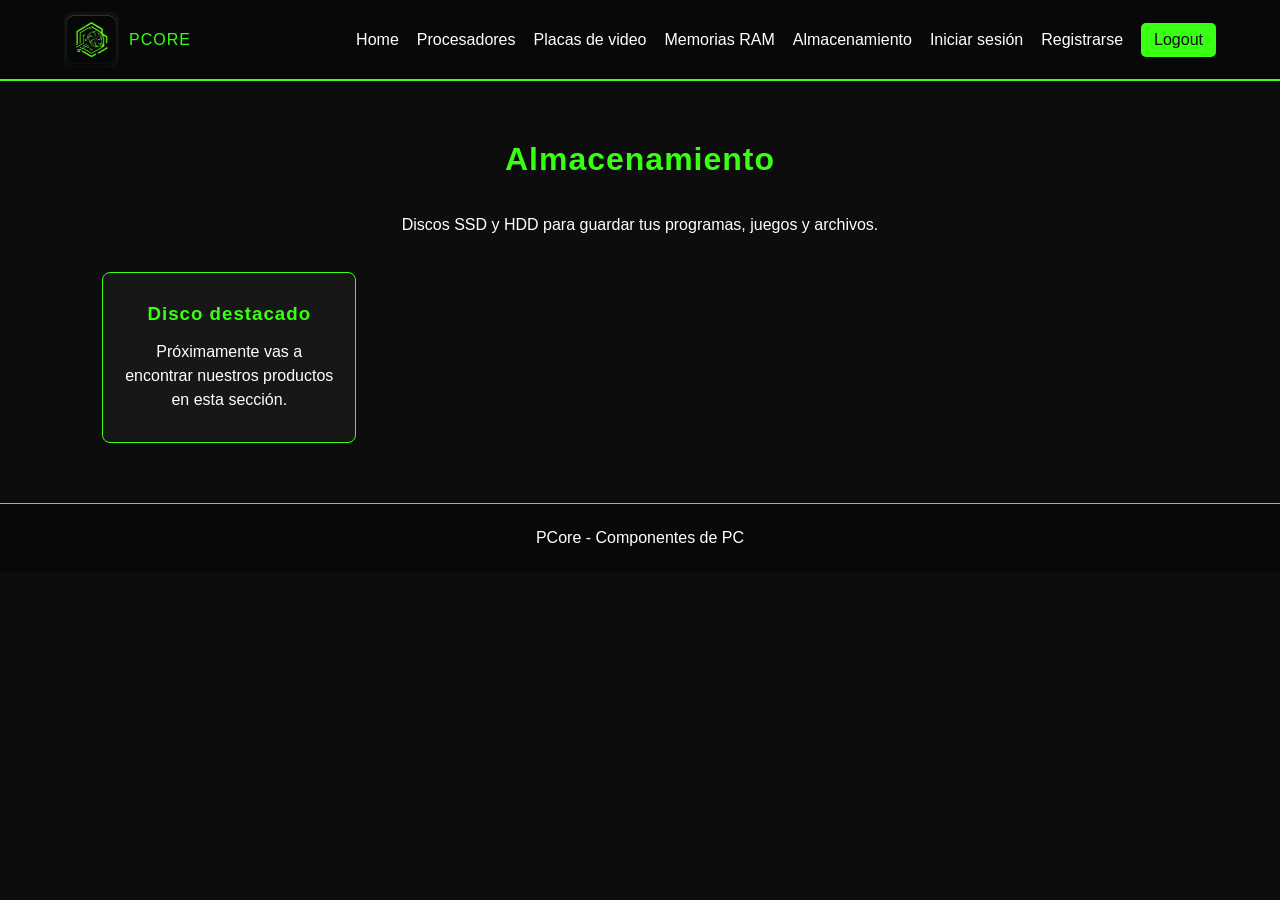
==== pages/almacenamiento.html @ 8ce1ae28 "Primera entrega de Pcore" ====
<!DOCTYPE html>
<html lang="es">
<head>
    <meta charset="UTF-8">
    <meta name="viewport" content="width=device-width, initial-scale=1.0">
    <title>PCore | Almacenamiento</title>
    <link rel="stylesheet" href="../styles/styles.css">
</head>
<body>
    <header>
        <nav class="navbar">
            <a class="marca" href="../index.html"><img src="../assets/img/logo navbar" alt="Logo de PCore"><span>PCORE</span></a>
            <div class="nav-links">
                <a href="../index.html">Home</a><a href="./procesadores.html">Procesadores</a><a href="./placas-video.html">Placas de video</a><a href="./memorias-ram.html">Memorias RAM</a><a href="./almacenamiento.html">Almacenamiento</a><a href="./login.html">Iniciar sesión</a><a href="./registro.html">Registrarse</a><a class="logout" href="../index.html">Logout</a>
            </div>
        </nav>
    </header>
    <main class="pagina-categoria">
        <h1>Almacenamiento</h1>
        <p>Discos SSD y HDD para guardar tus programas, juegos y archivos.</p>
        <section class="categorias"><article class="tarjeta"><h3>Disco destacado</h3><p>Próximamente vas a encontrar nuestros productos en esta sección.</p></article></section>
    </main>
    <footer><p>PCore - Componentes de PC</p></footer>
</body>
</html>
---- styles/styles.css ----
* {
    margin: 0;
    padding: 0;
    box-sizing: border-box;
}

body {
    min-height: 100vh;
    background-color: #0d0d0d;
    color: #ffffff;
    font-family: Arial, Helvetica, sans-serif;
}

h1, h2, h3, .marca, button, .boton {
    font-family: "Arial Black", Arial, sans-serif;
    letter-spacing: 1px;
}

a {
    color: #ffffff;
    text-decoration: none;
}

.navbar {
    display: flex;
    justify-content: space-between;
    align-items: center;
    gap: 25px;
    padding: 12px 5%;
    background-color: #080808;
    border-bottom: 2px solid #39ff14;
}

.marca {
    display: flex;
    align-items: center;
    gap: 10px;
    color: #39ff14;
}

.marca img {
    width: 55px;
    height: 55px;
    object-fit: cover;
    border-radius: 8px;
}

.nav-links {
    display: flex;
    flex-wrap: wrap;
    justify-content: flex-end;
    align-items: center;
    gap: 18px;
}

.nav-links a:hover {
    color: #39ff14;
}

.nav-links .logout {
    padding: 8px 13px;
    color: #0d0d0d;
    background-color: #39ff14;
    border-radius: 5px;
}

.presentacion {
    min-height: 500px;
    display: flex;
    justify-content: center;
    align-items: center;
    gap: 50px;
    padding: 60px 8%;
}

.presentacion img {
    width: 45%;
    max-width: 520px;
    border-radius: 12px;
}

.presentacion h1 {
    margin: 10px 0 20px;
    color: #39ff14;
    font-size: 42px;
}

.presentacion p {
    max-width: 550px;
    line-height: 1.6;
}

.destacado {
    color: #39ff14;
    text-transform: uppercase;
}

.boton, .tarjeta a {
    display: inline-block;
    margin-top: 25px;
    padding: 12px 20px;
    color: #0d0d0d;
    background-color: #39ff14;
    border-radius: 5px;
    font-weight: bold;
}

.seccion-categorias, .pagina-categoria {
    padding: 60px 8%;
    text-align: center;
}

.seccion-categorias h2, .pagina-categoria h1 {
    margin-bottom: 35px;
    color: #39ff14;
}

.categorias {
    display: grid;
    grid-template-columns: repeat(4, 1fr);
    gap: 20px;
}

.tarjeta {
    padding: 30px 20px;
    background-color: #171717;
    border: 1px solid #39ff14;
    border-radius: 8px;
}

.tarjeta h3 {
    margin-bottom: 15px;
    color: #39ff14;
}

.tarjeta p, .pagina-categoria > p {
    line-height: 1.5;
}

.pagina-categoria > p {
    max-width: 700px;
    margin: 0 auto 35px;
}

.pagina-formulario {
    min-height: 100vh;
    display: flex;
    justify-content: center;
    align-items: center;
    padding: 30px;
}

form {
    width: 100%;
    max-width: 430px;
    display: flex;
    flex-direction: column;
    padding: 35px;
    background-color: #171717;
    border: 1px solid #39ff14;
    border-radius: 10px;
}

form h1 {
    margin-bottom: 25px;
    color: #39ff14;
    text-align: center;
}

label {
    margin: 12px 0 6px;
}

input {
    padding: 12px;
    color: #ffffff;
    background-color: #0d0d0d;
    border: 1px solid #666666;
    border-radius: 5px;
}

input:focus {
    outline: 2px solid #39ff14;
    border-color: #39ff14;
}

button {
    margin-top: 25px;
    padding: 12px;
    color: #0d0d0d;
    background-color: #39ff14;
    border: none;
    border-radius: 5px;
    cursor: pointer;
}

form p {
    margin-top: 20px;
    text-align: center;
}

form p a, .volver {
    color: #39ff14;
}

.volver {
    margin-top: 15px;
    text-align: center;
}

footer {
    padding: 25px;
    background-color: #080808;
    border-top: 1px solid #39ff14;
    text-align: center;
}
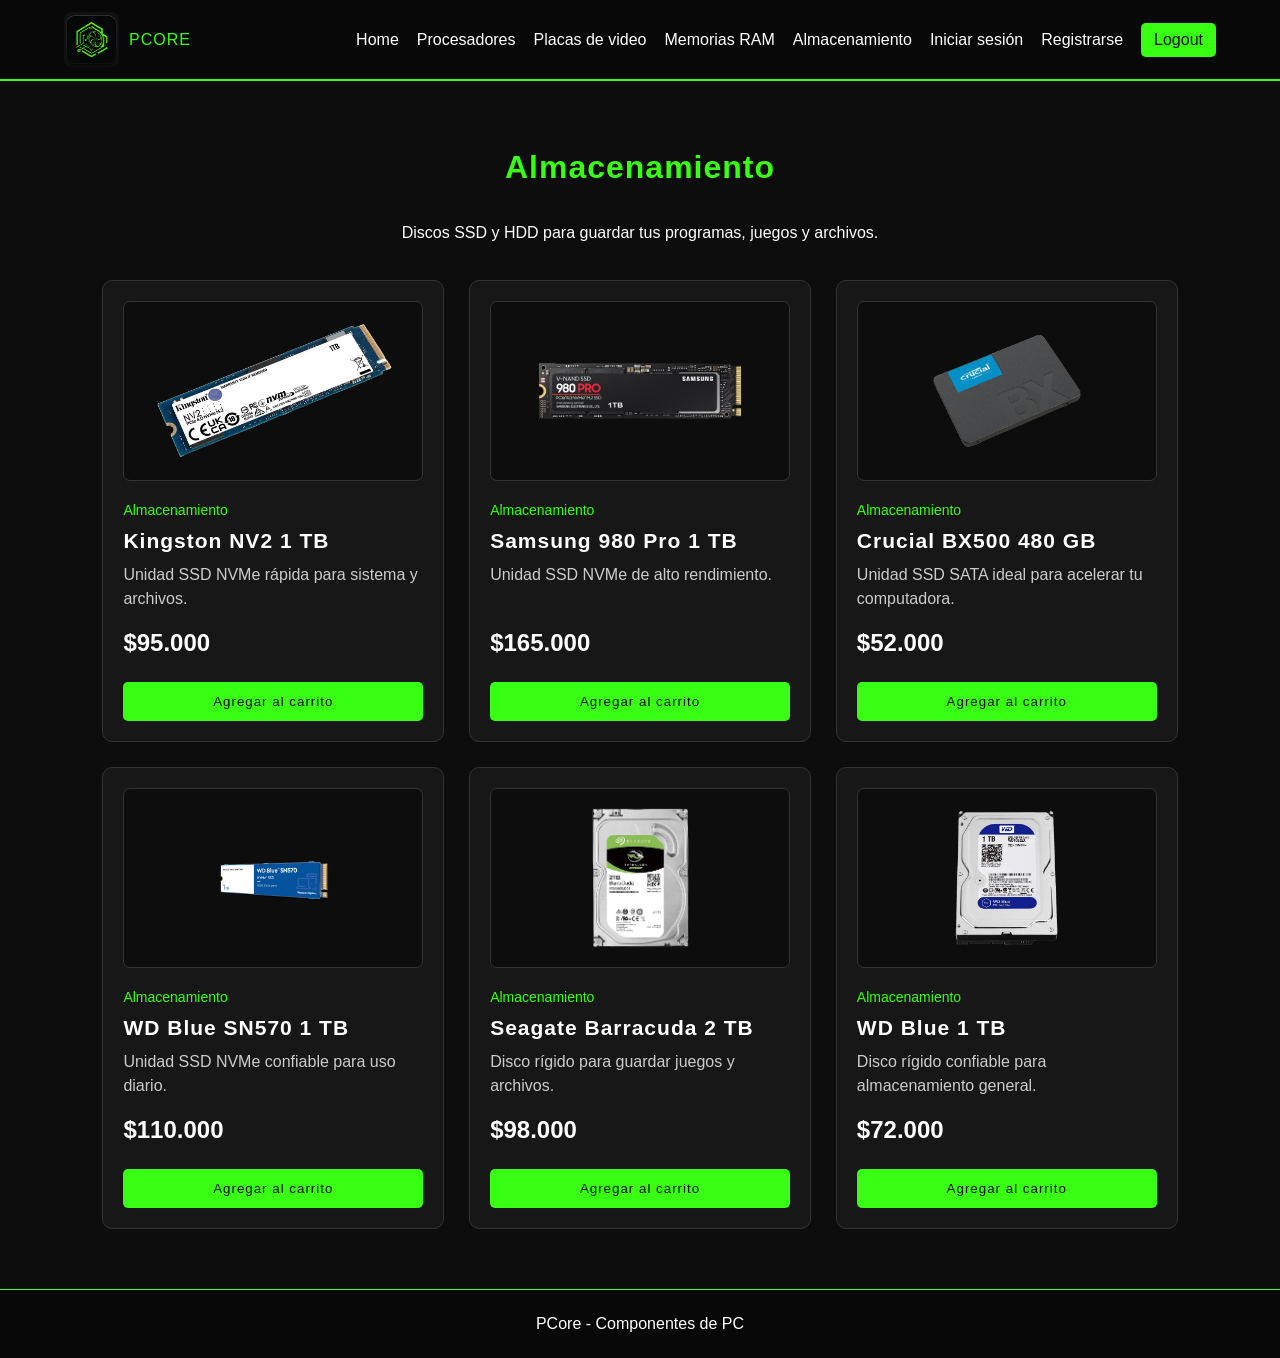
==== commit 8daf42b2: "Completa segunda etapa de estilos" ====
--- a/pages/almacenamiento.html
+++ b/pages/almacenamiento.html
@@ -9,7 +9,7 @@
 <body>
     <header>
         <nav class="navbar">
-            <a class="marca" href="../index.html"><img src="../assets/img/logo navbar" alt="Logo de PCore"><span>PCORE</span></a>
+            <a class="marca" href="../index.html"><img src="../assets/img/logo-navbar.png" alt="Logo de PCore"><span>PCORE</span></a>
             <div class="nav-links">
                 <a href="../index.html">Home</a><a href="./procesadores.html">Procesadores</a><a href="./placas-video.html">Placas de video</a><a href="./memorias-ram.html">Memorias RAM</a><a href="./almacenamiento.html">Almacenamiento</a><a href="./login.html">Iniciar sesión</a><a href="./registro.html">Registrarse</a><a class="logout" href="../index.html">Logout</a>
             </div>
@@ -18,7 +18,56 @@
     <main class="pagina-categoria">
         <h1>Almacenamiento</h1>
         <p>Discos SSD y HDD para guardar tus programas, juegos y archivos.</p>
-        <section class="categorias"><article class="tarjeta"><h3>Disco destacado</h3><p>Próximamente vas a encontrar nuestros productos en esta sección.</p></article></section>
+        <section class="productos">
+            <article class="producto-card">
+                <img class="producto-imagen" src="../assets/img/kingston-nv2-1tb.webp" alt="Unidad SSD Kingston NV2 1 TB">
+                <span class="producto-categoria">Almacenamiento</span>
+                <h2>Kingston NV2 1 TB</h2>
+                <p>Unidad SSD NVMe rápida para sistema y archivos.</p>
+                <strong class="producto-precio">$95.000</strong>
+                <button type="button">Agregar al carrito</button>
+            </article>
+            <article class="producto-card">
+                <img class="producto-imagen" src="../assets/img/samsung-980-pro-1tb.webp" alt="Unidad SSD Samsung 980 Pro 1 TB">
+                <span class="producto-categoria">Almacenamiento</span>
+                <h2>Samsung 980 Pro 1 TB</h2>
+                <p>Unidad SSD NVMe de alto rendimiento.</p>
+                <strong class="producto-precio">$165.000</strong>
+                <button type="button">Agregar al carrito</button>
+            </article>
+            <article class="producto-card">
+                <img class="producto-imagen" src="../assets/img/crucial-bx500-480gb.webp" alt="Unidad SSD Crucial BX500 480 GB">
+                <span class="producto-categoria">Almacenamiento</span>
+                <h2>Crucial BX500 480 GB</h2>
+                <p>Unidad SSD SATA ideal para acelerar tu computadora.</p>
+                <strong class="producto-precio">$52.000</strong>
+                <button type="button">Agregar al carrito</button>
+            </article>
+            <article class="producto-card">
+                <img class="producto-imagen" src="../assets/img/wd-blue-sn570-1tb.webp" alt="Unidad SSD WD Blue SN570 1 TB">
+                <span class="producto-categoria">Almacenamiento</span>
+                <h2>WD Blue SN570 1 TB</h2>
+                <p>Unidad SSD NVMe confiable para uso diario.</p>
+                <strong class="producto-precio">$110.000</strong>
+                <button type="button">Agregar al carrito</button>
+            </article>
+            <article class="producto-card">
+                <img class="producto-imagen" src="../assets/img/seagate-barracuda-2tb.webp" alt="Disco rígido Seagate Barracuda 2 TB">
+                <span class="producto-categoria">Almacenamiento</span>
+                <h2>Seagate Barracuda 2 TB</h2>
+                <p>Disco rígido para guardar juegos y archivos.</p>
+                <strong class="producto-precio">$98.000</strong>
+                <button type="button">Agregar al carrito</button>
+            </article>
+            <article class="producto-card">
+                <img class="producto-imagen" src="../assets/img/wd-blue-1tb.webp" alt="Disco rígido WD Blue 1 TB">
+                <span class="producto-categoria">Almacenamiento</span>
+                <h2>WD Blue 1 TB</h2>
+                <p>Disco rígido confiable para almacenamiento general.</p>
+                <strong class="producto-precio">$72.000</strong>
+                <button type="button">Agregar al carrito</button>
+            </article>
+        </section>
     </main>
     <footer><p>PCore - Componentes de PC</p></footer>
 </body>
--- a/styles/styles.css
+++ b/styles/styles.css
@@ -70,19 +70,25 @@
     justify-content: center;
     align-items: center;
     gap: 50px;
-    padding: 60px 8%;
+    padding: 70px 8%;
+    background: linear-gradient(135deg, #0d0d0d 55%, #12330c);
 }
 
 .presentacion img {
-    width: 45%;
-    max-width: 520px;
+    width: 42%;
+    max-width: 500px;
     border-radius: 12px;
+    box-shadow: 0 0 30px rgba(57, 255, 20, 0.18);
+}
+
+.presentacion-contenido {
+    max-width: 620px;
 }
 
 .presentacion h1 {
-    margin: 10px 0 20px;
-    color: #39ff14;
-    font-size: 42px;
+    margin: 12px 0 22px;
+    font-size: 48px;
+    line-height: 1.15;
 }
 
 .presentacion p {
@@ -93,6 +99,9 @@
 .destacado {
     color: #39ff14;
     text-transform: uppercase;
+    font-size: 14px;
+    font-weight: bold;
+    letter-spacing: 1px;
 }
 
 .boton, .tarjeta a {
@@ -105,12 +114,66 @@
     font-weight: bold;
 }
 
+.presentacion-botones {
+    display: flex;
+    gap: 15px;
+    align-items: center;
+}
+
+.boton-secundario {
+    display: inline-block;
+    margin-top: 25px;
+    padding: 11px 20px;
+    color: #39ff14;
+    border: 1px solid #39ff14;
+    border-radius: 5px;
+    font-weight: bold;
+}
+
+.boton:hover, .tarjeta a:hover {
+    background-color: #ffffff;
+}
+
+.boton-secundario:hover {
+    color: #0d0d0d;
+    background-color: #39ff14;
+}
+
+.beneficios {
+    display: grid;
+    grid-template-columns: repeat(3, 1fr);
+    padding: 25px 8%;
+    background-color: #111111;
+    border-top: 1px solid #333333;
+    border-bottom: 1px solid #333333;
+    text-align: center;
+}
+
+.beneficios div {
+    padding: 12px 25px;
+    border-right: 1px solid #333333;
+}
+
+.beneficios div:last-child {
+    border-right: none;
+}
+
+.beneficios strong {
+    color: #39ff14;
+}
+
+.beneficios p {
+    margin-top: 7px;
+    color: #cccccc;
+}
+
 .seccion-categorias, .pagina-categoria {
     padding: 60px 8%;
     text-align: center;
 }
 
 .seccion-categorias h2, .pagina-categoria h1 {
+    margin-top: 8px;
     margin-bottom: 35px;
     color: #39ff14;
 }
@@ -124,8 +187,31 @@
 .tarjeta {
     padding: 30px 20px;
     background-color: #171717;
-    border: 1px solid #39ff14;
+    border: 1px solid #333333;
     border-radius: 8px;
+}
+
+.tarjeta:hover {
+    border-color: #39ff14;
+}
+
+.categoria-icono {
+    width: 70px;
+    height: 70px;
+    display: flex;
+    justify-content: center;
+    align-items: center;
+    margin: 0 auto 22px;
+    color: #0d0d0d;
+    background-color: #39ff14;
+    border-radius: 50%;
+    font-family: "Arial Black", Arial, sans-serif;
+}
+
+.categoria-icono img {
+    width: 42px;
+    height: 42px;
+    object-fit: contain;
 }
 
 .tarjeta h3 {
@@ -140,6 +226,73 @@
 .pagina-categoria > p {
     max-width: 700px;
     margin: 0 auto 35px;
+}
+
+.productos {
+    display: grid;
+    grid-template-columns: repeat(3, 1fr);
+    gap: 25px;
+    text-align: left;
+}
+
+.producto-card {
+    overflow: hidden;
+    padding: 20px;
+    background-color: #171717;
+    border: 1px solid #333333;
+    border-radius: 10px;
+}
+
+.producto-card:hover {
+    border-color: #39ff14;
+}
+
+.producto-imagen {
+    height: 180px;
+    display: flex;
+    justify-content: center;
+    align-items: center;
+    margin-bottom: 20px;
+    color: #39ff14;
+    background-color: #0d0d0d;
+    border: 1px solid #333333;
+    border-radius: 7px;
+    font-family: "Arial Black", Arial, sans-serif;
+    font-size: 42px;
+}
+
+.producto-card img.producto-imagen {
+    width: 100%;
+    display: block;
+    object-fit: contain;
+    padding: 15px;
+}
+
+.producto-categoria {
+    color: #39ff14;
+    font-size: 14px;
+}
+
+.producto-card h2 {
+    margin: 10px 0;
+    font-size: 21px;
+}
+
+.producto-card p {
+    min-height: 48px;
+    color: #cccccc;
+    line-height: 1.5;
+}
+
+.producto-precio {
+    display: block;
+    margin-top: 18px;
+    color: #ffffff;
+    font-size: 24px;
+}
+
+.producto-card button {
+    width: 100%;
 }
 
 .pagina-formulario {
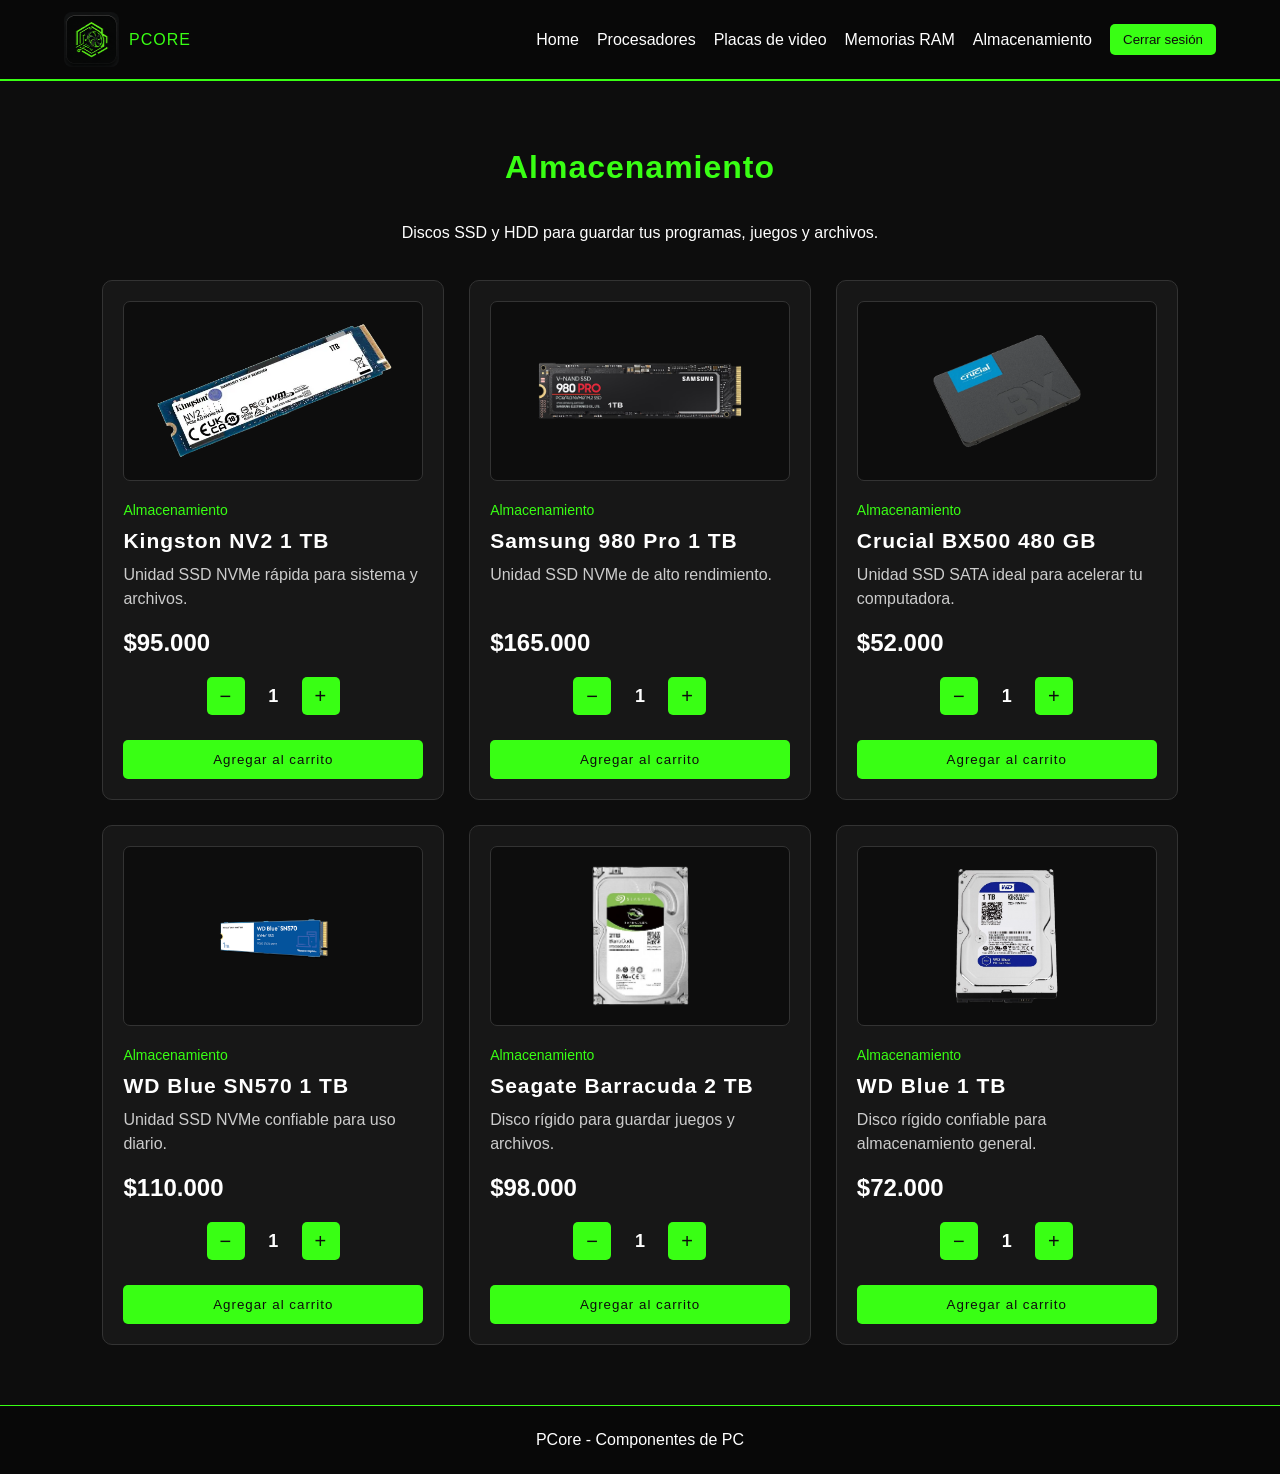
==== commit eaae717c: "Completa tercera etapa con JavaScript y DOM" ====
--- a/pages/almacenamiento.html
+++ b/pages/almacenamiento.html
@@ -5,70 +5,18 @@
     <meta name="viewport" content="width=device-width, initial-scale=1.0">
     <title>PCore | Almacenamiento</title>
     <link rel="stylesheet" href="../styles/styles.css">
+    <script src="../scripts/navbar.js" defer></script>
+    <script src="../scripts/productos.js" defer></script>
 </head>
 <body>
-    <header>
-        <nav class="navbar">
-            <a class="marca" href="../index.html"><img src="../assets/img/logo-navbar.png" alt="Logo de PCore"><span>PCORE</span></a>
-            <div class="nav-links">
-                <a href="../index.html">Home</a><a href="./procesadores.html">Procesadores</a><a href="./placas-video.html">Placas de video</a><a href="./memorias-ram.html">Memorias RAM</a><a href="./almacenamiento.html">Almacenamiento</a><a href="./login.html">Iniciar sesión</a><a href="./registro.html">Registrarse</a><a class="logout" href="../index.html">Logout</a>
-            </div>
-        </nav>
-    </header>
+    <header id="header-principal" data-prefijo=".."></header>
+
     <main class="pagina-categoria">
         <h1>Almacenamiento</h1>
         <p>Discos SSD y HDD para guardar tus programas, juegos y archivos.</p>
-        <section class="productos">
-            <article class="producto-card">
-                <img class="producto-imagen" src="../assets/img/kingston-nv2-1tb.webp" alt="Unidad SSD Kingston NV2 1 TB">
-                <span class="producto-categoria">Almacenamiento</span>
-                <h2>Kingston NV2 1 TB</h2>
-                <p>Unidad SSD NVMe rápida para sistema y archivos.</p>
-                <strong class="producto-precio">$95.000</strong>
-                <button type="button">Agregar al carrito</button>
-            </article>
-            <article class="producto-card">
-                <img class="producto-imagen" src="../assets/img/samsung-980-pro-1tb.webp" alt="Unidad SSD Samsung 980 Pro 1 TB">
-                <span class="producto-categoria">Almacenamiento</span>
-                <h2>Samsung 980 Pro 1 TB</h2>
-                <p>Unidad SSD NVMe de alto rendimiento.</p>
-                <strong class="producto-precio">$165.000</strong>
-                <button type="button">Agregar al carrito</button>
-            </article>
-            <article class="producto-card">
-                <img class="producto-imagen" src="../assets/img/crucial-bx500-480gb.webp" alt="Unidad SSD Crucial BX500 480 GB">
-                <span class="producto-categoria">Almacenamiento</span>
-                <h2>Crucial BX500 480 GB</h2>
-                <p>Unidad SSD SATA ideal para acelerar tu computadora.</p>
-                <strong class="producto-precio">$52.000</strong>
-                <button type="button">Agregar al carrito</button>
-            </article>
-            <article class="producto-card">
-                <img class="producto-imagen" src="../assets/img/wd-blue-sn570-1tb.webp" alt="Unidad SSD WD Blue SN570 1 TB">
-                <span class="producto-categoria">Almacenamiento</span>
-                <h2>WD Blue SN570 1 TB</h2>
-                <p>Unidad SSD NVMe confiable para uso diario.</p>
-                <strong class="producto-precio">$110.000</strong>
-                <button type="button">Agregar al carrito</button>
-            </article>
-            <article class="producto-card">
-                <img class="producto-imagen" src="../assets/img/seagate-barracuda-2tb.webp" alt="Disco rígido Seagate Barracuda 2 TB">
-                <span class="producto-categoria">Almacenamiento</span>
-                <h2>Seagate Barracuda 2 TB</h2>
-                <p>Disco rígido para guardar juegos y archivos.</p>
-                <strong class="producto-precio">$98.000</strong>
-                <button type="button">Agregar al carrito</button>
-            </article>
-            <article class="producto-card">
-                <img class="producto-imagen" src="../assets/img/wd-blue-1tb.webp" alt="Disco rígido WD Blue 1 TB">
-                <span class="producto-categoria">Almacenamiento</span>
-                <h2>WD Blue 1 TB</h2>
-                <p>Disco rígido confiable para almacenamiento general.</p>
-                <strong class="producto-precio">$72.000</strong>
-                <button type="button">Agregar al carrito</button>
-            </article>
-        </section>
+        <section class="productos" id="contenedor-productos" data-categoria="almacenamiento"></section>
     </main>
+
     <footer><p>PCore - Componentes de PC</p></footer>
 </body>
 </html>
--- a/styles/styles.css
+++ b/styles/styles.css
@@ -62,6 +62,12 @@
     color: #0d0d0d;
     background-color: #39ff14;
     border-radius: 5px;
+}
+
+.boton-logout {
+    margin-top: 0;
+    font-family: Arial, Helvetica, sans-serif;
+    letter-spacing: 0;
 }
 
 .presentacion {
@@ -295,6 +301,29 @@
     width: 100%;
 }
 
+.cantidad-producto {
+    display: flex;
+    justify-content: center;
+    align-items: center;
+    gap: 16px;
+    margin-top: 20px;
+}
+
+.cantidad-producto .cantidad-boton {
+    width: 38px;
+    height: 38px;
+    margin-top: 0;
+    padding: 0;
+    font-size: 20px;
+}
+
+.cantidad-valor {
+    min-width: 25px;
+    text-align: center;
+    font-size: 18px;
+    font-weight: bold;
+}
+
 .pagina-formulario {
     min-height: 100vh;
     display: flex;
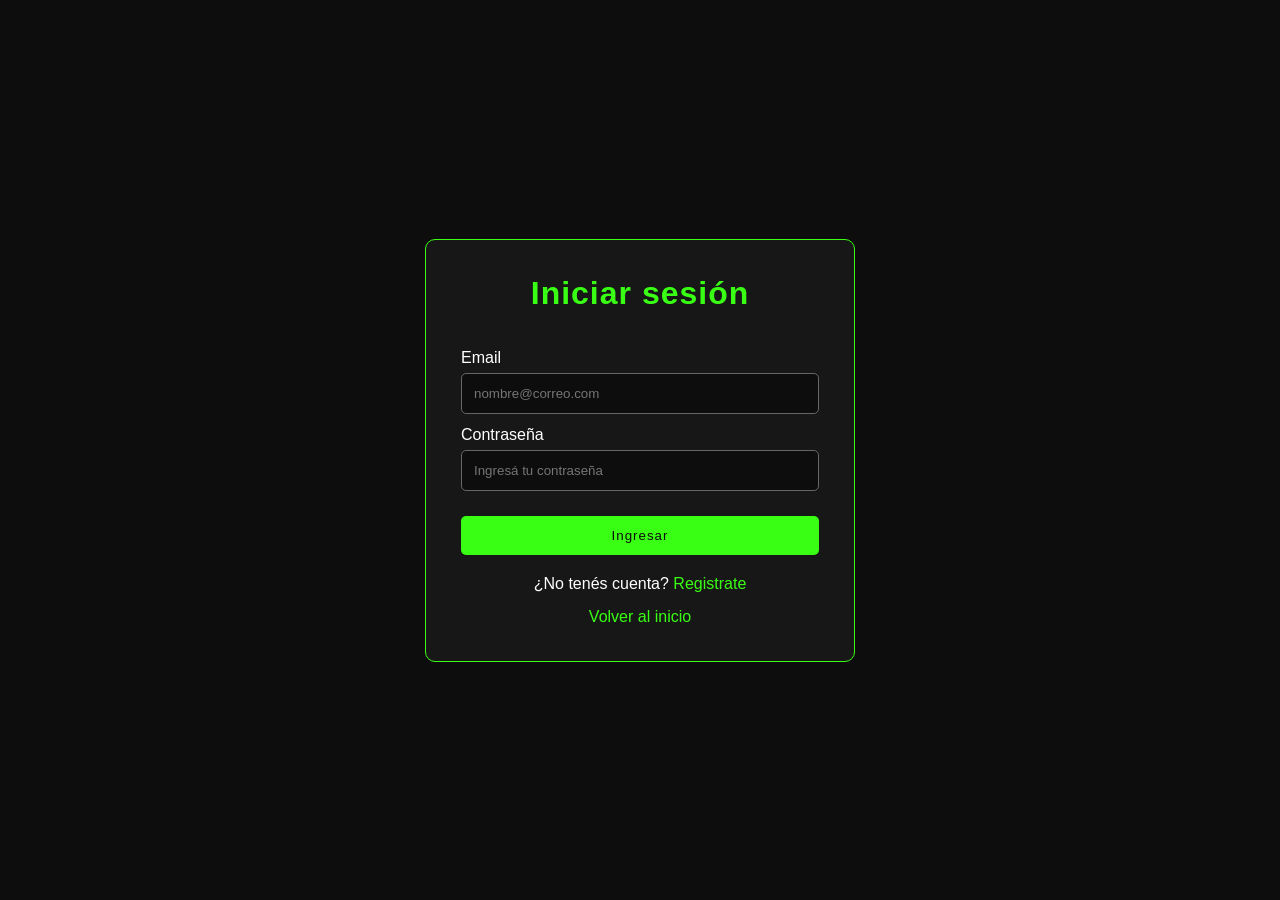
==== commit 838f6dca: "Completa cuarta etapa con JSON y carrito" ====
--- a/pages/almacenamiento.html
+++ b/pages/almacenamiento.html
@@ -8,13 +8,13 @@
     <script src="../scripts/navbar.js" defer></script>
     <script src="../scripts/productos.js" defer></script>
 </head>
-<body>
+<body data-ruta-json="../data/productos.json" data-prefijo="..">
     <header id="header-principal" data-prefijo=".."></header>
 
     <main class="pagina-categoria">
         <h1>Almacenamiento</h1>
         <p>Discos SSD y HDD para guardar tus programas, juegos y archivos.</p>
-        <section class="productos" id="contenedor-productos" data-categoria="almacenamiento"></section>
+        <section class="productos" data-productos data-categoria="almacenamiento"></section>
     </main>
 
     <footer><p>PCore - Componentes de PC</p></footer>
--- a/styles/styles.css
+++ b/styles/styles.css
@@ -68,6 +68,11 @@
     margin-top: 0;
     font-family: Arial, Helvetica, sans-serif;
     letter-spacing: 0;
+}
+
+.usuario-navbar {
+    color: #39ff14;
+    font-size: 13px;
 }
 
 .presentacion {
@@ -324,6 +329,111 @@
     font-weight: bold;
 }
 
+.destacados-home {
+    padding: 60px 8%;
+}
+
+.destacados-home > h2 {
+    margin: 8px 0 40px;
+    color: #39ff14;
+    font-size: 32px;
+}
+
+.destacados-home > h3 {
+    margin: 45px 0 20px;
+    color: #ffffff;
+    font-size: 24px;
+}
+
+.mensaje-error {
+    padding: 20px;
+    color: #ff6b6b;
+    background-color: #171717;
+    border: 1px solid #ff6b6b;
+    border-radius: 8px;
+}
+
+.pagina-carrito {
+    min-height: 70vh;
+    padding: 60px 10%;
+}
+
+.pagina-carrito h1 {
+    margin: 8px 0 35px;
+    color: #39ff14;
+}
+
+.carrito-contenido {
+    display: flex;
+    flex-direction: column;
+    gap: 18px;
+}
+
+.carrito-item {
+    display: grid;
+    grid-template-columns: 150px 1fr 120px;
+    align-items: center;
+    gap: 25px;
+    padding: 18px;
+    background-color: #171717;
+    border: 1px solid #333333;
+    border-radius: 10px;
+}
+
+.carrito-item img {
+    width: 150px;
+    height: 110px;
+    padding: 8px;
+    background-color: #0d0d0d;
+    object-fit: contain;
+    border-radius: 7px;
+}
+
+.carrito-info span {
+    color: #39ff14;
+    font-size: 13px;
+}
+
+.carrito-info h2 {
+    margin: 7px 0;
+    font-size: 20px;
+}
+
+.carrito-info p {
+    margin-bottom: 8px;
+    color: #cccccc;
+}
+
+.boton-eliminar {
+    margin-top: 0;
+    color: #ffffff;
+    background-color: #a52525;
+}
+
+.carrito-total {
+    display: flex;
+    justify-content: flex-end;
+    align-items: center;
+    gap: 25px;
+    margin-top: 30px;
+    padding: 22px;
+    background-color: #171717;
+    border-top: 2px solid #39ff14;
+    font-size: 24px;
+}
+
+.carrito-total strong {
+    color: #39ff14;
+}
+
+.carrito-vacio {
+    padding: 50px;
+    background-color: #171717;
+    border: 1px solid #333333;
+    border-radius: 10px;
+    text-align: center;
+}
+
 .pagina-formulario {
     min-height: 100vh;
     display: flex;
